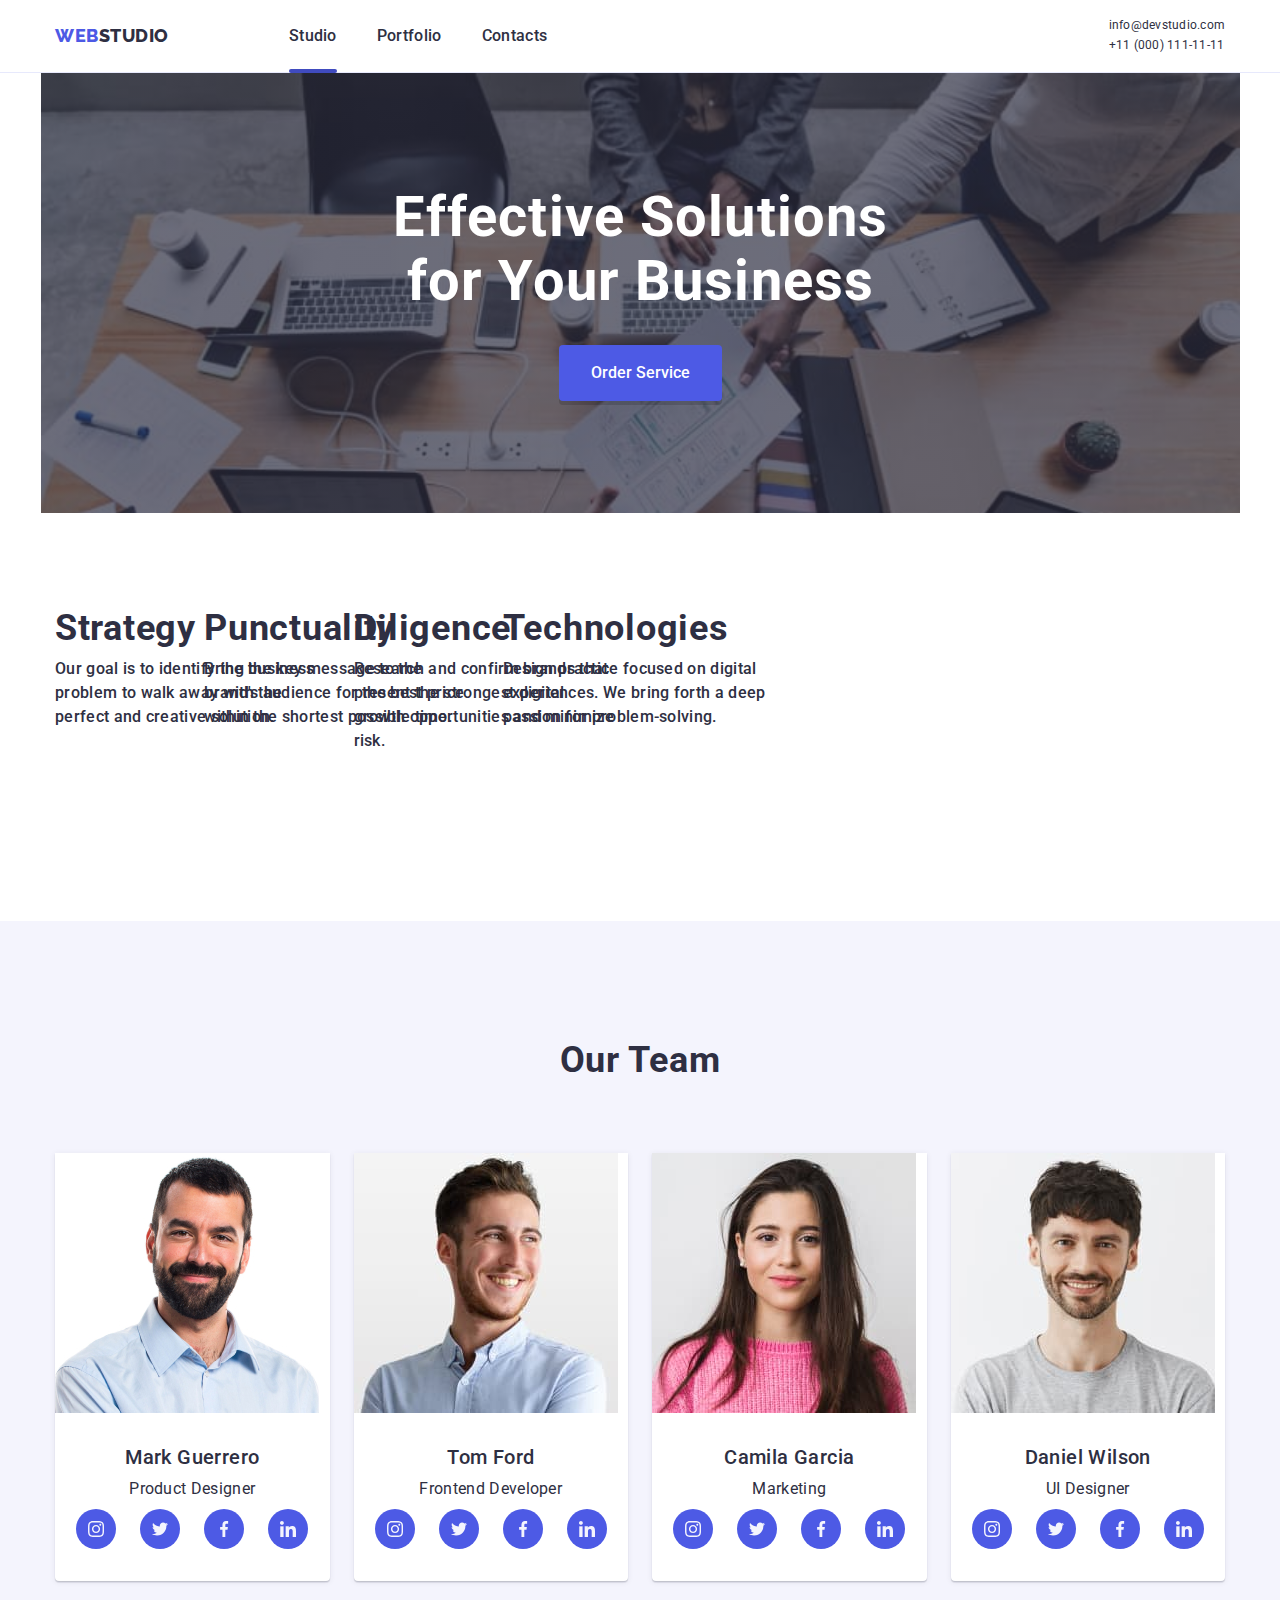
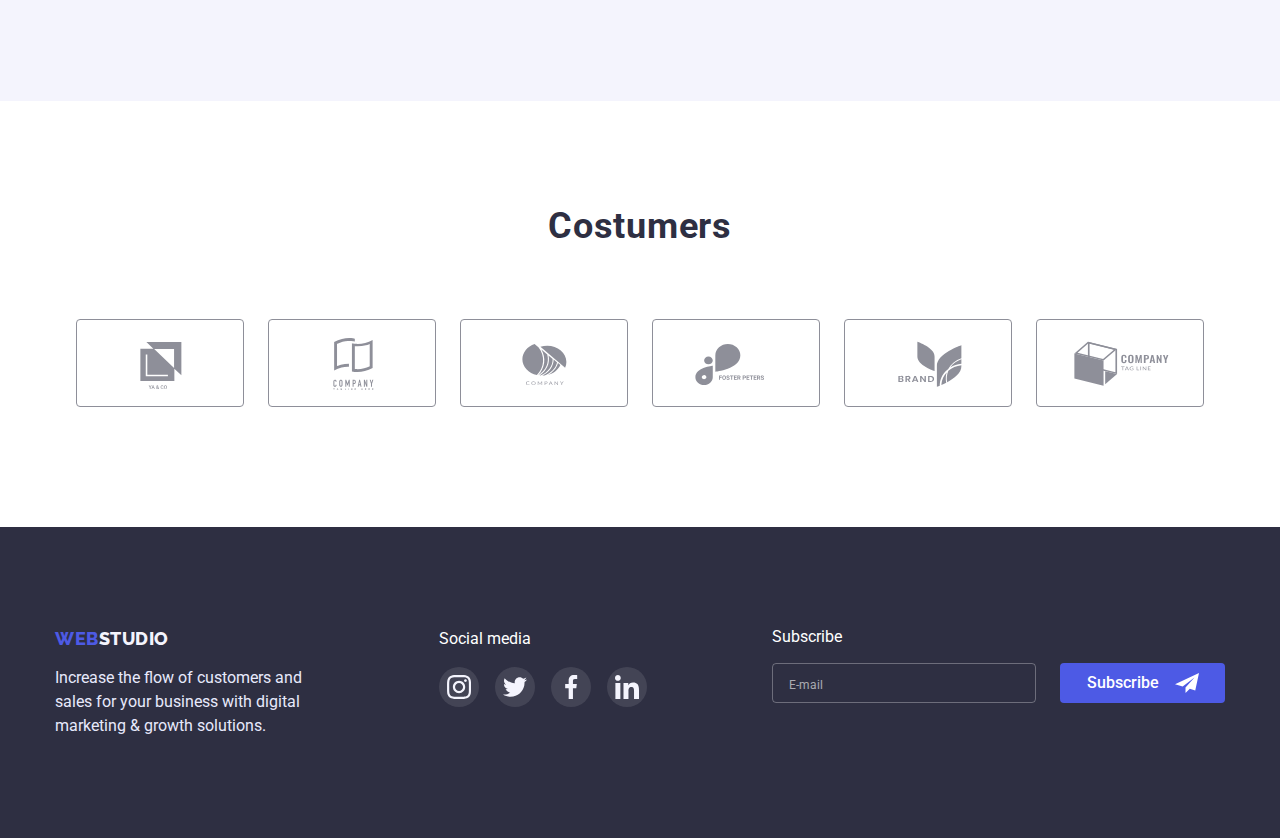
==== index.html @ a28f2c7f "rep" ====
<!DOCTYPE html>
<html lang="en">
<head>
    <meta charset="UTF-8">
    <meta http-equiv="X-UA-Compatible" content="IE=edge">
    <meta name="viewport" content="width=device-width, initial-scale=1.0">
    <title>WebStudio</title>
    <link rel="preconnect" href="https://fonts.googleapis.com">
    <link rel="preconnect" href="https://fonts.gstatic.com" crossorigin>
    <link href="https://fonts.googleapis.com/css2?family=Raleway:wght@800&family=Roboto:wght@400;500;700;900&display=swap"
        rel="stylesheet">  
    <link rel="stylesheet" href="https://cdnjs.cloudflare.com/ajax/libs/modern-normalize/1.0.0/modern-normalize.min.css" >
    <link rel="stylesheet" href="./css/styles.css">
    <link rel="stylesheet" href="./css/mobil.css">
    <link rel="stylesheet" href="./css/tablet.css">
    <link rel="stylesheet" href="./css/desktop.css">



</head>
<body>
    <header class="head">
        <div class="container head-content ">
            <nav class="nav-content">
                <a class="logo link" href="./index.html"><span class="logo-web"> Web</span>Studio</a>
                <ul class="nav-list list">
                    <li class="nav-item"> <a class="link current " href="">Studio</a></li>
                    <li class="nav-item"> <a class="link " href="./portfolio.html">Portfolio</a></li>
                    <li class="nav-item"> <a class="link " href="">Contacts</a></li>
                </ul>
            </nav>
            <button type="button" class="mobile-menu-open js-open-menu">
                <svg class="" width="32px" height="22px">
                    <use href="./images/sprite.svg#menu-burger"></use>
                </svg>
            </button>
            <address class="contacts list ">
                <ul class="contacts-list ">
                    <li class="contacts-item"> <a class="link mail" href="mailto:info@devstudio.com">info@devstudio.com</a></li>
                    <li class="contacts-item"><a class="link tel" href="tel:+110001111111">+11 (000) 111-11-11</a></li>
                </ul>
            </address>
        </div>
        <div class="mobile-menu js-menu-container" >
            <div class="container mobile-menu-container ">
                <button class="mobile-menu-btn-close js-close-menu" >
                    <svg width="8px" height="8px">
                        <use href="./images/sprite.svg#icon-close-black"></use>
                    </svg>
                </button>
                <ul class="mobile-list list">
                    <li class="mobile-item"> <a class="link  " href="">Studio</a></li>
                    <li class="mobile-item"> <a class="link " href="./portfolio.html">Portfolio</a></li>
                    <li class="mobile-item"> <a class="link " href="">Contacts</a></li>
                </ul>
            
                <div class="mobile-nav list ">
                    <ul class="mobile-contacts-list ">
                        <li class="mobile-nav-item"><a class="link mobile-tel" href="tel:+110001111111">+11 (000) 111-11-11</a></li>
                        <li class="mobile-nav-item"> <a class="link mobile-mail" href="mailto:info@devstudio.com">info@devstudio.com</a></li>
                    </ul>
                    <ul class="mobile-social-list">
                        <li>
                            <a class="mobile-social-link link" href="">
                                <svg class="mobile-social-icon" width="16" height="16">
                                    <use href="./images/sprite.svg#icon-instagram-2"></use>
                                </svg>
                            </a>
                        </li>
                        <li>
                            <a class="mobile-social-link link" href="">
                                <svg class="mobile-social-icon" width="16" height="16">
                                    <use href="./images/sprite.svg#icon-twitter-1"></use>
                                </svg>
                            </a>
                        </li>
                        <li>
                            <a class="mobile-social-link link" href="">
                                <svg class="mobile-social-icon" width="16" height="16">
                                    <use href="./images/sprite.svg#icon-facebook-1"></use>
                                </svg>
                            </a>
                        </li>
                        <li>
                            <a class="mobile-social-link link" href="">
                                <svg class="mobile-social-icon" width="16" height="16">
                                    <use href="./images/sprite.svg#icon-linkedin-1"></use>
                                </svg>
                            </a>
                        </li>
                    </ul>
                </div>
            </div>
        </div>
    </header>
     <main class="main-studio">
        <section class="hero">
            <div class="container hero-content">
                <h1 class="hero-title">Effective Solutions for Your Business</h1>
                <button class="hero-button " type="button" data-modal-open>Order Service </button> 
            </div>
        </section>
        <section class="main-content">
            <section class="features">
                <div class="container ">
                    <h2 hidden>features</h2>
                    <ul class="features-list list">
                        <li class="features-item"> 
                            <div class="features-content-icon">
                            <svg class="features-icon" width="64" height="64">
                                <use href="./images/sprite.svg#icon-antenna-1" ></use>
                            </svg>
                            </div>
                            <h3 class="features-title">Strategy</h3>
                            <p class="features-subtitle">Our goal is to identify the business
                            problem to walk away with the perfect and creative solution.</p>
                        </li>
                        <li class="features-item">
                            <div class="features-content-icon">
                                <svg class="features-icon"  width="64" height="64">
                                    <use href="./images/sprite.svg#icon-clock-1"></use>
                                </svg>
                            </div>
                            <h3 class="features-title">Punctuality</h3>
                            <p class="features-subtitle">Bring the key message to the brand's audience for the best price within the shortest possible time.</p>
                        </li>
                        <li class="features-item">
                            <div class="features-content-icon">
                                <svg class="features-icon" width="64" height="64">
                                    <use href="./images/sprite.svg#icon-diagram-1" ></use>
                                </svg>
                            </div>
                            <h3 class="features-title">Diligence</h3>
                            <p class="features-subtitle">Research and confirm brands that present the strongest digital growth opportunities and minimize risk.</p>
                        </li>
                        <li class="features-item">
                           <div class="features-content-icon">
                                <svg class="features-icon" width="64" height="64">
                                    <use href="./images/sprite.svg#icon-astronaut-1" ></use>
                                </svg>
                            </div>
                            <h3 class="features-title">Technologies</h3>
                            <p class="features-subtitle">Design practice focused on digital experiences. We bring forth a deep passion for problem-solving.</p>
                        </li>
                    </ul>
                </div>
            </section>
            <section class="work">
                <div class="container">
                    <h2 class="work-title">What are we doing</h2>
                    <ul class="work-list list">
                        <li class="work-item">
                            <img src="./images/work/comp.jpg" alt="computer" width="360" >
                        </li>
                        <li class="work-item">
                            <img src="./images/work/Rectangle.jpg" alt="message" width="360" >
                        </li>
                        <li class="work-item">
                            <img src="./images/work/tel.jpg" alt="result" width="360" >
                        </li>
                    </ul>
                </div>
            </section>
            <section class="team team-content">
                <div class="container">
                    <h2 class="team-title">Our Team</h2>
                    <ul class="team-list list">
                        <li class="team-item ">
                            <img src="./images/team/Mark-Guerrero.jpg" alt="Mark-Guerrero" width="264">
                            <h3 class="team-subtitle">Mark Guerrero</h3>
                            <p class="team-text">Product Designer</p>
                            <ul class="team-social-list">
                                <li>
                                    <a class="team-social-link link" href="">
                                        <svg class="team-social-icon" width="16" height="16">
                                            <use href="./images/sprite.svg#icon-instagram-2"></use>
                                        </svg>
                                    </a>
                                </li>
                                <li>
                                    <a class="team-social-link link" href="">
                                        <svg class="team-social-icon" width="16" height="16">
                                            <use href="./images/sprite.svg#icon-twitter-1"></use>
                                        </svg>
                                    </a>
                                </li>
                                <li>
                                    <a class="team-social-link link" href="">
                                        <svg class="team-social-icon" width="16" height="16">
                                            <use href="./images/sprite.svg#icon-facebook-1"></use>
                                        </svg>
                                    </a>
                                </li>
                                <li>
                                    <a class="team-social-link link" href="">
                                        <svg class="team-social-icon" width="16" height="16">
                                            <use href="./images/sprite.svg#icon-linkedin-1"></use>
                                        </svg>
                                    </a>
                                </li>
                            </ul>
                        </li>
                        <li class="team-item ">
                            <img src="./images/team/Tom-Ford.jpg" alt="Tom-Ford" width="264">
                            <h3 class="team-subtitle">Tom Ford</h3>
                            <p class="team-text">Frontend Developer</p>
                            <ul class="team-social-list">
                                <li>
                                    <a class="team-social-link link" href="">
                                        <svg class="team-social-icon" width="16" height="16">
                                            <use href="./images/sprite.svg#icon-instagram-2"></use>
                                        </svg>
                                    </a>
                                </li>
                                <li>
                                    <a class="team-social-link link" href="">
                                        <svg class="team-social-icon" width="16" height="16">
                                            <use href="./images/sprite.svg#icon-twitter-1"></use>
                                        </svg>
                                    </a>
                                </li>
                                <li>
                                    <a class="team-social-link link" href="">
                                        <svg class="team-social-icon" width="16" height="16">
                                            <use href="./images/sprite.svg#icon-facebook-1"></use>
                                        </svg>
                                    </a>
                                </li>
                                <li>
                                    <a class="team-social-link link" href="">
                                        <svg class="team-social-icon" width="16" height="16">
                                            <use href="./images/sprite.svg#icon-linkedin-1"></use>
                                        </svg>
                                    </a>
                                </li>
                            </ul>
                        </li>
                        <li class="team-item ">
                            <img src="./images/team/Camila-Garcia.jpg" alt="Camila-Garcia" width="264">
                            <h3 class="team-subtitle">Camila Garcia</h3>
                            <p class="team-text">Marketing</p>
                            <ul class="team-social-list">
                                <li>
                                    <a class="team-social-link link" href="">
                                        <svg class="team-social-icon" width="16" height="16">
                                            <use href="./images/sprite.svg#icon-instagram-2"></use>
                                        </svg>
                                    </a>
                                </li>
                                <li>
                                    <a class="team-social-link link" href="">
                                        <svg class="team-social-icon" width="16" height="16">
                                            <use href="./images/sprite.svg#icon-twitter-1"></use>
                                        </svg>
                                    </a>
                                </li>
                                <li>
                                    <a class="team-social-link link" href="">
                                        <svg class="team-social-icon" width="16" height="16">
                                            <use href="./images/sprite.svg#icon-facebook-1"></use>
                                        </svg>
                                    </a>
                                </li>
                                <li>
                                    <a class="team-social-link link" href="">
                                        <svg class="team-social-icon" width="16" height="16">
                                            <use href="./images/sprite.svg#icon-linkedin-1"></use>
                                        </svg>
                                    </a>
                                </li>
                            </ul>
                        </li>
                        <li class="team-item ">
                            <img src="./images/team/Daniel-Wilson.jpg" alt="Daniel-Wilson" width="264">
                            <h3 class="team-subtitle">Daniel Wilson</h3>
                            <p class="team-text">UI Designer</p>
                            <ul class="team-social-list">
                                <li>
                                    <a class="team-social-link link" href="">
                                        <svg class="team-social-icon" width="16" height="16">
                                            <use href="./images/sprite.svg#icon-instagram-2"></use>
                                        </svg>
                                    </a>
                                </li>
                                <li>
                                    <a class="team-social-link link" href="">
                                        <svg class="team-social-icon" width="16" height="16">
                                            <use href="./images/sprite.svg#icon-twitter-1"></use>
                                        </svg>
                                    </a>
                                </li>
                                <li>
                                    <a class="team-social-link link" href="">
                                        <svg class="team-social-icon" width="16" height="16">
                                            <use href="./images/sprite.svg#icon-facebook-1"></use>
                                        </svg>
                                    </a>
                                </li>
                                <li>
                                    <a class="team-social-link link" href="">
                                        <svg class="team-social-icon" width="16" height="16">
                                            <use href="./images/sprite.svg#icon-linkedin-1"></use>
                                        </svg>
                                    </a>
                                </li>
                            </ul>
                        </li>
                    </ul>
                </div>
            </section>
        </section>
        <section class="customers">
            <div class="container">
                <h2 class="costumers-title">Costumers</h2>
                <ul class="customers-list list">
                    <li class="customers-item ">
                        <a class="customers-link link" href="">
                            <svg class="customers-icon">
                                <use href="./images/sprite.svg#icon-Logo"></use>
                            </svg>
                        </a>
                    </li>
                    <li class="customers-item ">
                        <a class="customers-link link" href="">
                            <svg class="customers-icon">
                                <use href="./images/sprite.svg#icon-Logo-2"></use>
                            </svg>
                        </a>
                    </li>
                    <li class="customers-item">
                        <a class="customers-link link" href="">
                            <svg class="customers-icon">
                                <use href="./images/sprite.svg#icon-Logo-3"></use>
                            </svg>
                        </a>
                    </li>
                    <li class="customers-item">
                        <a class="customers-link link" href="">
                            <svg class="customers-icon">
                                <use href="./images/sprite.svg#icon-Logo-4"></use>
                            </svg>
                        </a>
                    </li>
                    <li class="customers-item">
                        <a class="customers-link link" href="">
                            <svg class="customers-icon">
                                <use href="./images/sprite.svg#icon-Logo-5"></use>
                            </svg>
                        </a>
                    </li>
                    <li class="customers-item">
                        <a class="customers-link link" href="">
                            <svg class="customers-icon">
                                <use href="./images/sprite.svg#icon-Logo-6"></use>
                            </svg>
                        </a>
                    </li>
                </ul>
            </div>
        </section>
    </main>
     <footer class="footer"> 
            <div class="container footer-content ">
                <div class="footer-logo-content">
                    <a class="footer-logo link" href="./index.html"><span class="logo-web"> Web</span>Studio</a>
                    <p class="footer-text">Increase the flow of customers and sales for your business with digital marketing &
                        growth solutions.</p>
                </div>
                <div class="footer-social-content">
                    <p class="footer-title">Social media</p>
                    <ul class="footer-social-list list">
                        <li>
                            <a class="footer-social-link link" href="">
                                <svg class="footer-social-icon" width="24" height="24">
                                    <use href="./images/sprite.svg#icon-instagram-2"></use>
                                </svg>
                            </a>
                        </li>
                        <li>
                            <a class="footer-social-link link" href="">
                                <svg class="footer-social-icon"  width="24" height="24">
                                    <use href="./images/sprite.svg#icon-twitter-1"></use>
                                </svg>
                            </a>
                        </li>
                        <li>
                            <a class="footer-social-link link" href="">
                                <svg  class="footer-social-icon" width="24" height="24">
                                    <use href="./images/sprite.svg#icon-facebook-1"></use>
                                </svg>
                            </a>
                        </li>
                        <li>
                            <a class="footer-social-link link" href="">
                                <svg class="footer-social-icon" width="24" height="24">
                                    <use href="./images/sprite.svg#icon-linkedin-1"></use>
                                </svg>
                            </a>
                        </li>
                    </ul>
                </div>
                <form class="footer-form">
                    <p class="footer-form-title">Subscribe</p>
                    <span class="footer-form-input-wrapper">
                        <label class="footer-form-field" >
                            <input
                            type="email"
                            name="user-email"
                            class="footer-form-input"
                            placeholder="E-mail">
                        </label>
                        <button type="submit" class="footer-form-btn">Subscribe
                            <svg width="24px" height="24px">
                                <use href="./images/sprite.svg#icon-Frame-3"></use>
                            </svg>
                        </button>
                    </span>
                </form>
            </div>
    </footer> 
     <div class="backdrop is-hidden" data-modal>
        <div class="modal">
            <button type="button" class="modal-close-btn" data-modal-close>
                <svg class="modal-close-icon" width="8px" height="8px">
                    <use href="./images/sprite.svg#icon-close-black"></use>
                </svg>
            </button>
            <form class="modal-form">
                <p class="modal-form-title">Leave your contacts and we will call you back</p>
                <label class="modal-form-field" >
                    <span class="modal-form-desc">Name</span>
                    <span class="modal-form-input-wrapper">
                        <input type="text" name="user_name" class="modal-form-input" required>
                        <svg class="modal-form-icon" width="18px" height="24px">
                            <use href="./images/sprite.svg#icon-person"></use>
                        </svg>
                    </span>
                </label>
                <label class="modal-form-field">
                    <span class="modal-form-desc">Phone</span>
                    <span class="modal-form-input-wrapper">
                        <input type="tel" name="user_phone" class="modal-form-input" required>
                        <svg class="modal-form-icon" width="18px" height="24px">
                            <use  href="./images/sprite.svg#icon-phone"></use>
                        </svg>
                    </span>
                </label>
                <label class="modal-form-field">
                    <span class="modal-form-desc">Email</span>
                    <span class="modal-form-input-wrapper">
                        <input type="email" name="user_email" class="modal-form-input" required>
                        <svg class="modal-form-icon" width="18px" height="24px">
                            <use  href="./images/sprite.svg#icon-email"></use>
                        </svg>
                    </span>
                </label>
                <label class="modal-form-field">
                    <span class="modal-form-desc">Comment</span>
                    <textarea 
                        class="modal-form-comment"
                        name="user-comment"
                        placeholder="Text input"
                    ></textarea>
                </label>
                <input hidden  id="user-policy" type="checkbox" name="user-policy" class="modal-form-check">
                <label for="user-policy" class="modal-form-check-desk">I accept the terms and conditions of the 
                    <a class="modal-form-policy" href=""> Privacy Policy</a>
                </label>
                <button type="submit" class="modal-form-submit">Send</button>
            </form>
        </div>
    </div>
<script src="./js/modal.js"></script>
<script src="./js/mobile-menu.js"></script>
</body>
</html>
---- css/styles.css ----
:root {
    --hover-color: #404BBF;
    --color-navy-blue: #2E2F42;
    --color-iris:#4D5AE5;
    --background-color-cloud:#F4F4FD;
    --transition-dur-and-func: 250ms cubic-bezier(0.4, 0, 0.2, 1);
    
}

h1,
h2,
h3,
h4,
p {
    margin: 0;
}
ul {
    margin: 0;
    padding: 0;
}
img {
    display: block;
    max-width: 100%;
    height: auto;
}


body {
    font-family: "Roboto", sans-serif;
    color:var(--color-navy-blue);
    
}
.container {
    width: 1158px;
    margin: 0 auto;
    padding: 0 15px;
    
}
.item {
   
}

.list li {
    list-style: none;
}
button {
    cursor: pointer;
}
.link {
    display: block;
    text-decoration: none;
    color: var(--color-navy-blue);
    transition: color var(--transition-dur-and-func);
}
.link:hover, .link:focus {
    color: var(--hover-color);
}



/*-------------------------- header --------------------------*/

.head {
    box-sizing: border-box;
    border-bottom: 1px solid #E7E9FC;
    background-color: #FFFFFF
    
}
.head-content {
    display: flex;
    align-items: center;
    justify-content: space-between;

}
.nav-content {
    display: flex;
    align-items: center;
}
.nav-list {
}
.nav-item {
    position: relative;
    padding: 24px 0;

}
.current::after {
    content: "";

    position: absolute;
    
    width: 100%;
    height: 4px;
    left: 0;
    bottom: -1px;
    display: block;
    background-color: var(--hover-color);
    border-radius: 2px;
}
.logo {
    font-family: "Raleway", sans-serif;
    font-weight: 800;
    font-size: 18px;
    line-height: 1.3;
    color: var(--color-navy-blue);
    margin-right: 76px;

    letter-spacing: 0.03em;
    text-transform: uppercase;
}
.logo-web {
    font-family: "Raleway", sans-serif;
    font-weight: 800;
    font-size: 18px;
    line-height: 1.3;
    color: var(--color-iris);

    letter-spacing: 0.03em;
    text-transform: uppercase;
}

.contacts {
}
.nav-list {
    display: flex;
    gap: 30px;
    font-weight: 500;
    font-size: 16px;
    line-height: 1.5;
    letter-spacing: 0.02em;
    gap: 40px;
}
.contacts-list {
    display: flex;
    gap: 40px;
}
.contacts-item {
    font-family: inherit;
    font-style: normal;
    font-weight: 400;
    font-size: 16px;
    line-height: 1.5;
    letter-spacing: 0.02em;
    color: #434455;
}
    
.mail {
}
.tel {
}



/*------------------- hero studio ---------------------*/
.hero {
    max-width: 1440px;
    margin-left: auto;
    margin-right: auto;
    padding: 188px 0;
    text-align: center;
    background-image: linear-gradient(rgba(46, 47, 66, 0.7), rgba(46, 47, 66, 0.7)),
      url('../images/hero/people-office.jpg');
    background-repeat: no-repeat;
    background-size: cover;
    background-color: var(--color-navy-blue);
}
.hero-content {
}
.hero-title {
    margin: 0 auto;
    width: 496px;
    height: 120px;
    font-size: 56px;
    text-align: center;
    letter-spacing: 0.02em;
    color: #FFFFFF;

}
.hero-button {
    padding: 16px 32px;
    background: var(--color-iris);
    border: 1px;
    font-weight: 500;
    font-size: 16px;
    line-height: 1.5;
    color: #FFFFFF;
    font-family: inherit;
    margin-top: 48px;
    border-radius: 4px;
    box-shadow: 0 4px  rgba(0, 0, 0, 0.15);
    transition:  background-color var(--transition-dur-and-func);
}    
    
.hero-button:hover,
.hero-button:focus  {
    background-color: var(--hover-color);

}

/*------------------- features studio ---------------------*/


.main-content {
    padding: 120px 0;

}
.features {
    padding-bottom: 120px;
}
.features-list {
    display: flex;
    justify-content: center;
    gap: 24px;
   
}

.features-item {
   width: calc((100% - 72px) / 4);
}
.features-content-icon {
    display: flex;
    justify-content: center;
    align-items: center;
    width: 264px;
    height: 112px;
    margin-bottom: 8px;
    background-color: var(--background-color-cloud);
}

.features-icon {


}
.features-title {
    font-weight: 500;
    font-size: 20px;
    line-height: 1.2;
    letter-spacing: 0.02em;

}

.features-subtitle {
    font-size: 16px;
    line-height: 1.5;
    letter-spacing: 0.02em;
    margin-top: 8px;
    width: 264px;
}


/*------------------- work studio ---------------------*/
.work {
    padding-bottom: 120px;
}
.work-title {
    font-weight: 700;
    font-size: 36px;
    line-height: 1.11;
    text-align: center;
    letter-spacing: 0.02em;
    text-transform: capitalize;
}

.work-list {
    display: flex;
    margin-top: 72px;
    gap: 24px;
}

.work-item {
    width: calc((100% - 48px) / 3);
}



/*------------------- team studio  ---------------------*/

.team {
    background: var(--background-color-cloud);
    color: var(--color-navy-blue);
}
.team-content {
    padding: 120px 0;
}

.team-title {
    font-weight: 700;
    font-size: 36px;
    line-height: 1.11;
    text-align: center;
    letter-spacing: 0.02em;
    text-transform: capitalize;
}

.team-list {
    display: flex;
    margin-top: 72px;
    gap: 24px;
}
.team-item {
    width: calc((100% - 72px) / 4);
    padding-bottom: 32px;

    background: #FFFFFF;
    box-shadow: 0px 1px 6px rgba(46, 47, 66, 0.08), 0px 1px 1px rgba(46, 47, 66, 0.16), 0px 2px 1px rgba(46, 47, 66, 0.08);
    border-radius: 0px 0px 4px 4px;
}

.team-subtitle {
    margin-top: 32px;
    font-weight: 500;
    font-size: 20px;
    line-height: 1.2;
    text-align: center;
    letter-spacing: 0.02em;
}

.team-text {
    margin-top: 8px;
    font-size: 16px;
    line-height: 1.5;
    text-align: center;
    letter-spacing: 0.02em;
}
.team-social-list {
    display: flex;
    justify-content: center;
    gap: 24px;
    margin-top: 8px;
}
.team-social-link {
    display: flex;
    justify-content: center;
    align-items: center;
    Width: 40px;
    Height: 40px;
    border-radius: 50%;
    background-color: var(--color-iris);
    transition: background-color var(--transition-dur-and-func);
}
.team-social-link:hover,
.team-social-link:focus {
    background-color: var(--hover-color);
}
.team-social-icon {
}

/*------------------- customers --------------------*/
.customers {
    padding: 10px 0 120px;
}

.costumers-title {
    color: var(--color-navy-blue);
    margin-bottom: 72px;
    font-weight: 700;
    font-size: 36px;
    line-height: 1.11;
    text-align: center;
    letter-spacing: 0.02em;
    text-transform: capitalize;
}

.customers-list {
    display: flex;
    justify-content: center;
    gap: 24px;
}

.customers-item {
    width: 168px;
    height: 88px;
    border: 1px solid #8E8F99;
    border-radius: 4px;
}
.customers-item:hover  {
    border-color: var(--hover-color);
}

.customers-link {
    display: flex;
    justify-content: center;
    align-items: center;
    width: 100%;
    height: 100%;
    transition: background-color var(--transition-dur-and-func);
}

.customers-link:hover .customers-icon,
.customers-link:focus .customers-icon {
    fill: var(--hover-color);
}
.customers-icon {
    width: 104px;
    height: 56px;
    fill:#8E8F99
}



/*------------------- filter btn portfolio ---------------------*/

.filter {
}

.filter-btn {
    display: flex;
    justify-content: center;
    gap: 24px;
}


.fil-btn {
    margin-bottom: 72px;
    background: var(--background-color-cloud);
    border-radius: 4px;
    border: 1px solid #E7E9FC;

    font-family: inherit;
    font-weight: 500;
    font-size: 16px;
    line-height: 1.5;
    color: #4D5AE5;
    transition: color var(--transition-dur-and-func), bacground-color var(--transition-dur-and-func);

}
.fil-btn:hover,
.fil-btn:focus {
    background-color: var(--hover-color);
    color: #FFFFFF;
    box-shadow: 0 4px rgba(0, 0, 0, 0.15);
}
.filter-btn-all {
    width: 69px;
    height: 48px;
}
.filter-btn-web {
    width: 116px;
    height: 48px;
}
.filter-btn-app   {
    width: 78px;
    height: 48px;
}
.filter-btn-des {
    width: 101px;
    height: 48px;
}
.filter-btn-market {
    width: 126px;
    height: 48px;

}

/*------------------- project portfolio ---------------------*/

.project {
 padding: 96px 0 120px;    
}
.project-list {
    display: flex;
    flex-wrap: wrap;
    column-gap: 24px;
    row-gap: 48px;
}
.project-link {
    display: block;
}
.project-link:hover,
.project-link:focus {
    box-shadow: 1px 2px  rgba(46, 47, 66, 0.16);

}
.project-item {
    width: 360px;
    flex-basis: calc((100% - 48px) / 3);
}
.project-link:hover .overlay,
.project-link:focus .overlay {
    transform: translate(0, 0);
}
.project-img-overlay {
    position: relative;
    overflow: hidden;

}
.project-img {
}
.overlay {
    width: 100%;
    height: 100%;
    Font-size: 16px;
    Line-height: 1.5;
    color: #F4F4FD;
    padding: 40px 32px ;
    background-color: var(--color-iris);
    transition: transform 500ms linear;

    position: absolute;
    left: 0;
    top: 0;
    overflow: auto;

    transform: translate(0, 100%);
}
.project-card-info {
    display: flex;
    flex-direction: column;
    justify-content: center;
    align-items: flex-start;
    padding: 32px 16px ;
    border:  1px solid #E7E9FC;
    border-top: none;

    width: 360px;
}
.project-title{
    font-weight: 500;
    font-size: 20px;
    line-height: 1.2;
    letter-spacing: 0.02em;
    color: var(--color-navy-blue);
}
.project-subtitle{
    font-size: 16px;
    line-height: 1.5;
    letter-spacing: 0.02em;
    color: var(--color-navy-blue);
    margin-top: 8px;
}


/*------------------- footer ---------------------*/
.footer {
    background: var(--color-navy-blue);
    padding: 100px 0;
}
.footer-content {
    display: flex;
}
.footer-logo {
    margin-bottom: 16px;
    font-family: "Raleway", sans-serif;
    font-weight: 800;
    font-size: 18px;
    line-height: 1.3;
    color: #F4F4FD;

    letter-spacing: 0.03em;
    text-transform: uppercase;
}

.footer-text {
    width: 264px;
    height: 72px;
    font-size: 16px;
    line-height: 1.5;
    color: #E7E9FC;
}
.footer-title {
    color: #FFFFFF;
    font-size: 16px;
    line-height: 1.5;
    margin-bottom: 16px;
}
.footer-social-content {
    margin-left: 120px;
}
.footer-social-list {
    display: flex;
    gap: 16px;
}


.footer-social-link {
    display: flex;
    justify-content: center;
    align-items: center;
    border-radius: 50%;
    background-color: rgba(255, 255, 255, 0.1);
    width: 40px;
    height: 40px;
    transition: background-color var(--transition-dur-and-func);
}
.footer-social-link:hover,
.footer-social-link:focus {
    background-color: #31D0AA;
}

.footer-social-icon {}

/*------------ footer form ---------------*/

.footer-form {
    margin-left: auto;
}

.footer-form-title {
    font-size: 16px;
    line-height: 1.28; 
    margin-bottom: 16px;

    color: #FFFFFF;
}

.footer-form-field {
}

.footer-form-input::placeholder {
    font-size: 12px;
    line-height: 2;
    color: rgba(255, 255, 255, 0.6);
}

.footer-form-input {
    padding: 8px 16px;
    border: 1px solid rgba(255, 255, 255, 0.3);
    border-radius: 4px;
    background: transparent;

    width: 264px;
    height: 40px;
    color: #FFFFFF;
}
.footer-form-input-wrapper {
    display: flex;
    gap: 24px;
}

.footer-form-btn {
    display: flex;
    align-items: center;
    justify-content: center;
    gap: 16px;
    width: 165px;
    height: 40px;
    background: var(--color-iris);
    border: 1px;
    font-weight: 500;
    font-size: 16px;
    line-height: 1.5;
    color: #FFFFFF;
    font-family: inherit;
    border-radius: 4px;
    transition: background-color var(--transition-dur-and-func);
}
.footer-form-btn:hover,
.footer-form-btn:focus {
    background-color: var(--hover-color);
}



/*----------- modal window --------------- */
.backdrop {
    position: fixed;
    left: 0;
    top: 0;
    z-index: 1000;
    width: 100%;
    height: 100%;
    background-color: rgba(46, 47, 66, 0.4);

    transition: opacity var(--transition-dur-and-func), visibility var(--transition-dur-and-func);
}
.backdrop.is-hidden {
    opacity: 0;
    visibility: hidden;
    pointer-events: none;
}
.modal {
    position: absolute;
    top: 50%;
    left: 50%;
    transform: translate(-50%, -50%);

    padding: 72px 24px 24px 24px;
    width: 408px;
    border-radius: 4px;
    background-color: #FCFCFC;
}
.modal-close-btn {
    position: absolute;
    top: 24px;
    right: 24px;

    display: flex;
    justify-content: center;
    align-items: center;

    border-radius: 50%;
    border: 1px solid rgba(0, 0, 0, 0.1);
    padding: 0;
    width: 24px;
    height: 24px;
    background-color: #E7E9FC;

    transition: background-color var(--transition-dur-and-func);
}
.modal-close-btn:hover,
.modal-close-btn:focus {
    fill: #FFFFFF;
    background-color: var(--hover-color);
}
.modal-close-icon {
    transition: fill var(--transition-dur-and-func);
}

/*----------- modal form --------------- */

.modal-form {
    display: flex;
    flex-direction: column;
}
.modal-form-title {
    Font-size: 16px; 
    line-height: 1.28;
    font-weight: 500;
    margin-bottom: 24px;
    color: var(--color-navy-blue);
    text-align: center;
}

.modal-form-field {
    margin-bottom: 8px;
}

.modal-form-desc {
    display: block;
    Font-size: 12px;
    Line-height: 1.17;
    color: #8E8F99;
    margin-bottom: 4px;
}
.modal-form-input-wrapper {
    display: block;
    position: relative;
}
.modal-form-icon {
    position: absolute;
    top: 50%;
    left: 16px;
    transform: translateY(-50%);

    transition: fill var(--transition-dur-and-func);
}


.modal-form-input {
    width: 100%;
    height: 40px;
    border: 1px solid rgba(33, 33, 33, 0.2);
    border-radius: 4px;
    padding-left: 38px;

    transition: border-color var(--transition-dur-and-func);
}
.modal-form-input:focus {
    outline: none;
    border-color: var(--color-iris);
}
.modal-form-input:focus + .modal-form-icon {
    fill: var(--color-iris);
}

.modal-form-comment {
    resize: none;
    padding: 8px 16px;
    transition: border-color var(--transition-dur-and-func);
    border: 1px solid rgba(33, 33, 33, 0.2);
    border-radius: 4px;
    width: 100%;
    height: 120px

}
.modal-form-comment::placeholder {
    Font-size: 12px;
    line-height: 1.7;
    color: rgba(117, 117, 117, 0.5);
}
.modal-form-comment:focus {
    outline: none;
    border-color: var(--color-iris);
}

.modal-form-check {}

.modal-form-check-desk {
    display: flex;
    align-items: center;
    margin-bottom: 24px;
    font-size: 12px;
    color: #757575;
}
.modal-form-check-desk::before {
    display: block;
    width: 16px;
    height: 16px;
    border: 1px solid var(--color-navy-blue);
    border-radius: 2px;
    content: '' ;
    cursor: pointer;
    margin-right: 8px;
}
.modal-form-check:checked + .modal-form-check-desk::before {
    background-image: url(../images/Vector-3.svg);
    background-repeat: no-repeat;
    background-position: center;
    background-color: var(--hover-color);
    border: transparent;
}
.modal-form-check:focus + .modal-form-check-desc::before {
    outline: 2px solid   rgba(0, 0, 255, 0.5);
}
.modal-form-policy {
    font-size: 12px;
    Line-height: 1.33;
    color: var(--color-iris);
    margin-left: 5px;

}
.modal-form-submit {
    width: 169px;
    height: 56px;
    margin: 0 auto ;
    padding: 16px 32px;
    background: var(--color-iris);
    border: 1px;
    font-weight: 500;
    font-size: 16px;
    line-height: 1.5;
    color: #FFFFFF;
    font-family: inherit;
    border-radius: 4px;
    box-shadow: 0 4px rgba(0, 0, 0, 0.15);
    transition: background-color var(--transition-dur-and-func);
}
.modal-form-submit:hover,
.modal-form-submit:focus {
    background-color: var(--hover-color);
}
---- css/mobil.css ----
@media screen and (max-width: 767px) {

.nav-list {
    display: none;
    }

.contacts {
    display: none;
    }
.features-content-icon {
    display: none;
}
.work {
    display: none;
}

.container {
    width: 100%;
    padding-left: 15px;
    padding-right: 15px;
    margin: 0 auto;
}

.mobile-menu-open {
    background-color: transparent;
    border: none;
    padding: 0;
    line-height: 0;
}

.mobile-menu-container {
    position: relative;
    padding: 80px 40px 40px 40px;
}

/*-----------------  mobile head  ---------------------*/

    .head {
        padding: 24px 0;
    }

    .head-content {
        display: flex;
        align-items: center;
        justify-content: space-between;
    }


/*-----------------  mobile modal menu ---------------------*/


.mobile-menu {
    position: fixed;
    width: 100%;
    height: 100%;
    max-height: 796px;
    z-index: 1000;
    top: 0;
    left: 0;
    background-color: white;

    opacity: 0;
    visibility: hidden;
    pointer-events: none;
    transition: var(--transition-dur-and-func);

    box-shadow: 0 0 0 100vmax rgba(0, 0, 0, 0.5);
}

.mobile-menu.is-open {
    opacity: 1;
    visibility: visible;
    pointer-events: auto;
}

.mobile-menu-container {
    display: flex;
    flex-direction: column;
    height: 100%;
}

.mobile-menu-btn-close {
    position: absolute;
    top: 24px;
    right: 24px;

    display: flex;
    justify-content: center;
    align-items: center;

    border-radius: 50%;
    border: 1px solid rgba(0, 0, 0, 0.1);
    padding: 0;
    width: 24px;
    height: 24px;
    background-color: #E7E9FC;

    transition: background-color var(--transition-dur-and-func);
}

.mobile-item {
    font-weight: 700;
    font-size: 36px;
    line-height: 1.11;

}

.mobile-list>.mobile-item:not(:last-child) {
    margin-bottom: 40px;
}

.mobile-nav {
    margin-top: auto;
}

.mobile-tel {
    font-size: 36px;
    line-height: 1.11;
    font-weight: 700;
    color: var(--color-iris);
}

.mobile-mail {
    font-weight: 500;
    font-size: 20px;
    line-height: 1.2;
}

.mobile-contacts-list {
    display: flex;
    flex-direction: column;
    gap: 40px;


}

.mobile-social-list {
    display: flex;
    justify-content: space-between;
    gap: 24px;
    margin-top: 48px;
}

.mobile-social-link {
    display: flex;
    justify-content: center;
    align-items: center;
    Width: 40px;
    Height: 40px;
    border-radius: 50%;
    background-color: var(--color-iris);
    transition: background-color var(--transition-dur-and-func);
}

/*-----------------  mobile hero  ---------------------*/

.hero {
    max-width: 768px;
    padding: 112px 0;
    text-align: center;
    background-image: linear-gradient(rgba(46, 47, 66, 0.7), rgba(46, 47, 66, 0.7)),
        url(../images/mobile-hero/mobile-bg.jpg);
    background-color: #2E2F42;
}

@media screen and (min-device-pixel-ratio: 2),
screen and (min-resolution: 192dpi),
screen and (min-resolution: 2dppx) {
    .hero {
        background-image: linear-gradient(rgba(46, 47, 66, 0.7), rgba(46, 47, 66, 0.7)),
            url(../images/mobile-hero/mobile-bg@2x-2.jpg);
    }
}

.hero-title {
    width: 320px;
    height: 80px;
    font-size: 36px;
}
.hero-button {
    margin-top: 68px;
}

/*-----------------  mobile modal window  ---------------------*/

.modal {
    width: 392px;
}

/*-----------------  mobile features studio  ---------------------*/

.main-content {
    padding: 96px 0;
}

.features {
    padding-bottom: 96px;
}

.features-list {
    flex-direction: column;
    align-items: center;
    gap: 72px;
}

.features-item {
    width: 396px;
}

.features-title {
    font-weight: 700;
    font-size: 36px;
    line-height: 1.11;
    letter-spacing: 0.02em;
    text-align: center;
}

.features-subtitle {

    font-weight: 500;
    width: 396px;
}


/*-----------------  mobile team studio  ---------------------*/

.team-content {
    padding: 90px 0;
}

.team-list {
    flex-direction: column;
    align-items: center;
    gap: 72px;
}

.team-item {
    width: 264px;
}

/*-----------------  mobile customers studio  ---------------------*/

.customers {
    padding-bottom: 96px;
}

.customers-list {
    flex-wrap: wrap;
    gap: 16px;
}

.customers-item {
    width: calc((100% - 16px) / 2);

}

/*-----------------  mobile footer   ---------------------*/
.footer {
    padding: 96px;
}

.footer-content {
    flex-direction: column;
    align-items: center;
}

.footer-logo-content {
    display: flex;
    flex-direction: column;
    align-items: center;
    margin-bottom: 72px;
}

.footer-social-content {
    display: flex;
    flex-direction: column;
    align-items: center;
    margin-left: 0;
    margin-bottom: 72px;
}

/*-----------------  mobile footer form   ---------------------*/


.footer-form {
    display: flex;
    flex-direction: column;
    align-items: center;
    margin-left: 0;
}

.footer-form-input-wrapper {
    display: flex;
    flex-direction: column;
    align-items: center;
}

.footer-form-input {
    width: 398px;
}



}

@media screen and (min-width: 480px) {
.container {
        width: 428px;
    }
}




.container {
    width: 100%;
    padding-left: 15px;
    padding-right: 15px;
    margin: 0 auto;
}
---- css/tablet.css ----
@media screen and (min-width:768px), (max-width: 1199px){
    .container {
        width: 100%;
        margin: 0 auto;
        padding: 0 15px;
    }
    .mobile-menu {
        display: none;
    }
    .mobile-menu-open {
        display: none;
    }
    .features-content-icon {
        display: none;
    }
    .work {
        display: none;
    }



    
/*-------------------------- header tablet --------------------------*/



.head {
    /* padding:24px 0 0 0; */
    
}



.nav-list {
    justify-content: center;
}

.nav-item {
    position: relative;
}


.logo {
    margin-right: 120px;
}


.nav-list {
    align-items: center;
}

.contacts-list {
    display: block;
}

.contacts-item {
    font-size: 12px;
    line-height: 1.16;
}

.mail {
    margin-bottom: 6px;
}

.tel {}


/*------------------- tablet modal window ---------------------*/

.modal {
    width: 408px;
}




/*------------------- hero tablet studio ---------------------*/

.hero {
    max-width: 1199px;
    padding: 112px 0;
    text-align: center;
    background-image: linear-gradient(rgba(46, 47, 66, 0.7), rgba(46, 47, 66, 0.7)),
        url(../images/mobile-hero/tablet-bg.jpg);
    background-color: #2E2F42;
}

@media screen and (min-device-pixel-ratio: 2),
screen and (min-resolution: 192dpi),
screen and (min-resolution: 2dppx) {
    .hero {
        background-image: linear-gradient(rgba(46, 47, 66, 0.7), rgba(46, 47, 66, 0.7)),
            url(../images/mobile-hero/tablet-bg@2x.jpg);
    }
}


.hero-button {
    margin-top: 40px;
}


/*------------------- tablet features studio ---------------------*/


.main-content {
    padding: 96px 0;
}

.features {
    padding-bottom: 96px;
}

.features-list {
    flex-wrap: wrap;
    width: calc((100% - 24px) / 2);
}

.features-item {
    margin-bottom: 72px;
}

.features-title {
    font-weight: 700;
    font-size: 36px;
    line-height: 1.11;
}

.features-subtitle {
    font-weight: 500;
    width: ;
}

















}

@media screen and (min-width: 768px) {
    .container {
        width: 768px;
    }
}
---- css/desktop.css ----
@media screen and (min-width: 1200px) {
    .container {
        width: 1200px;
    }
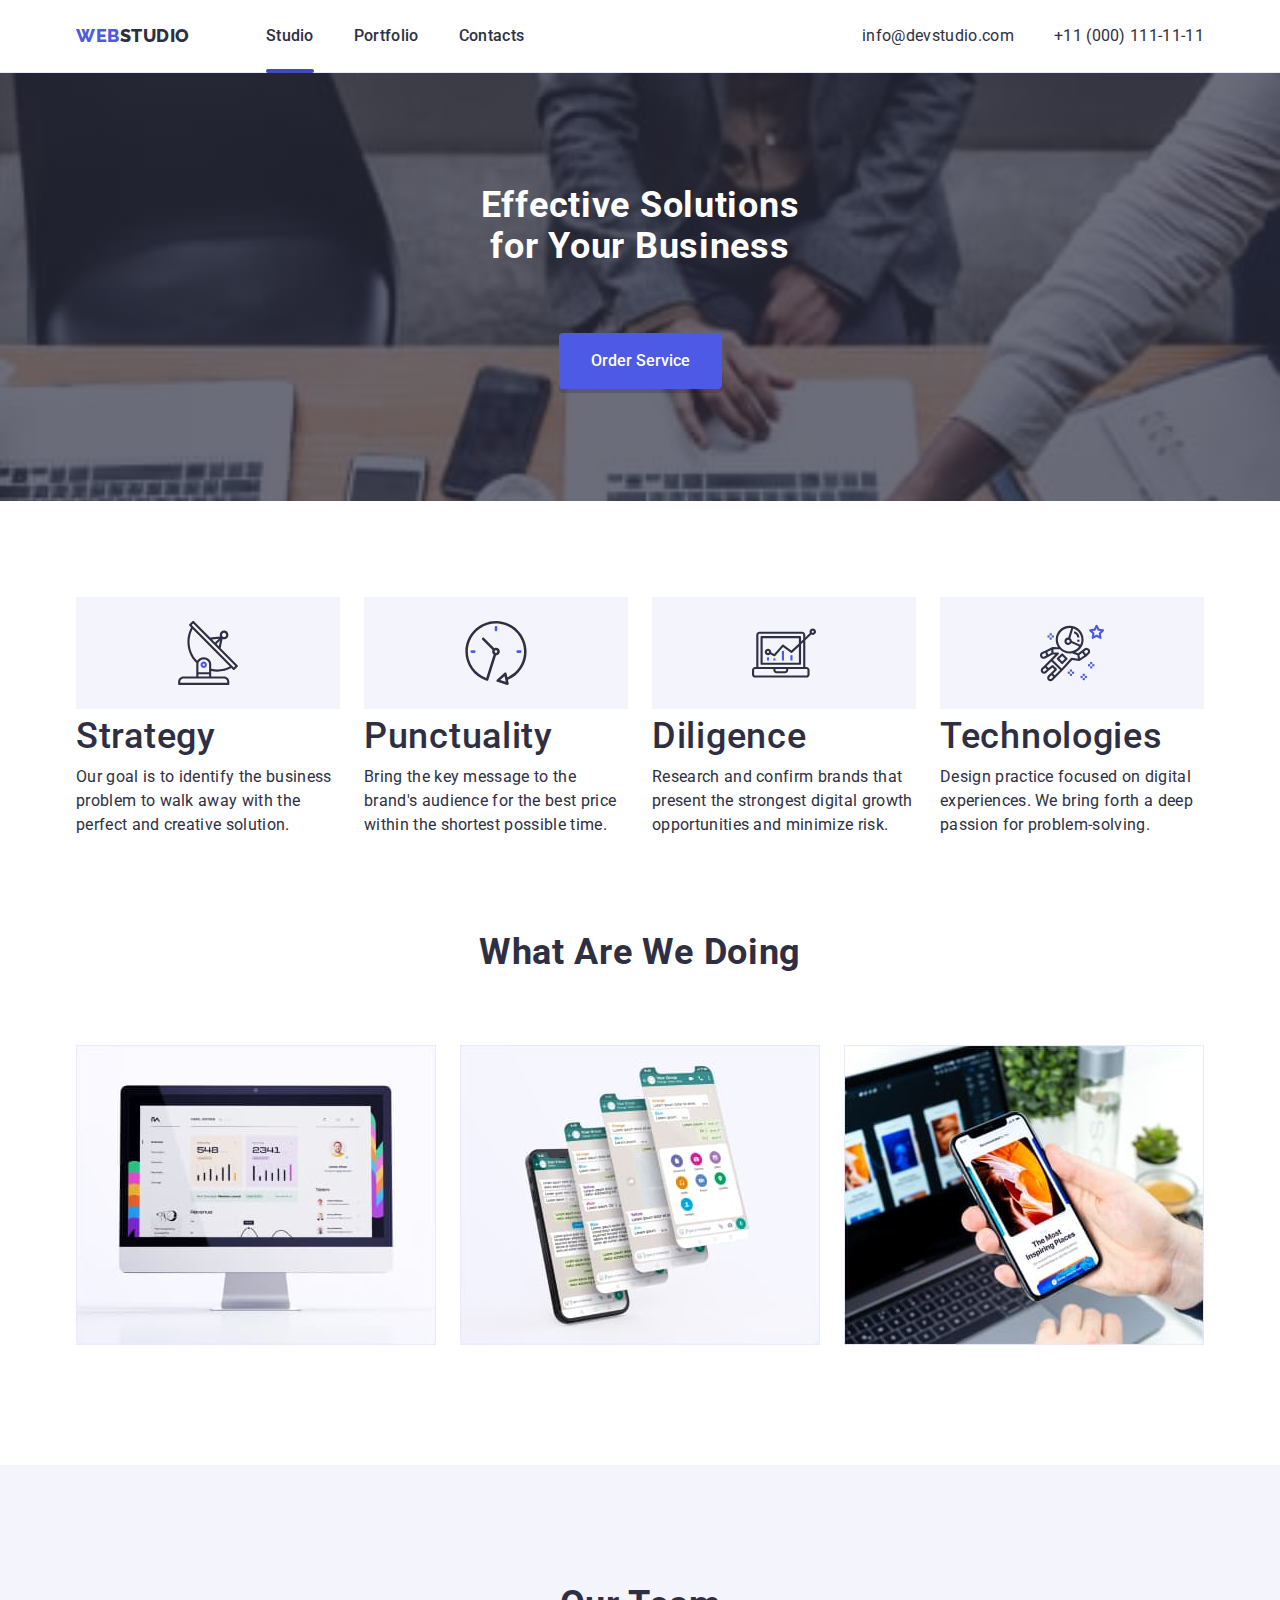
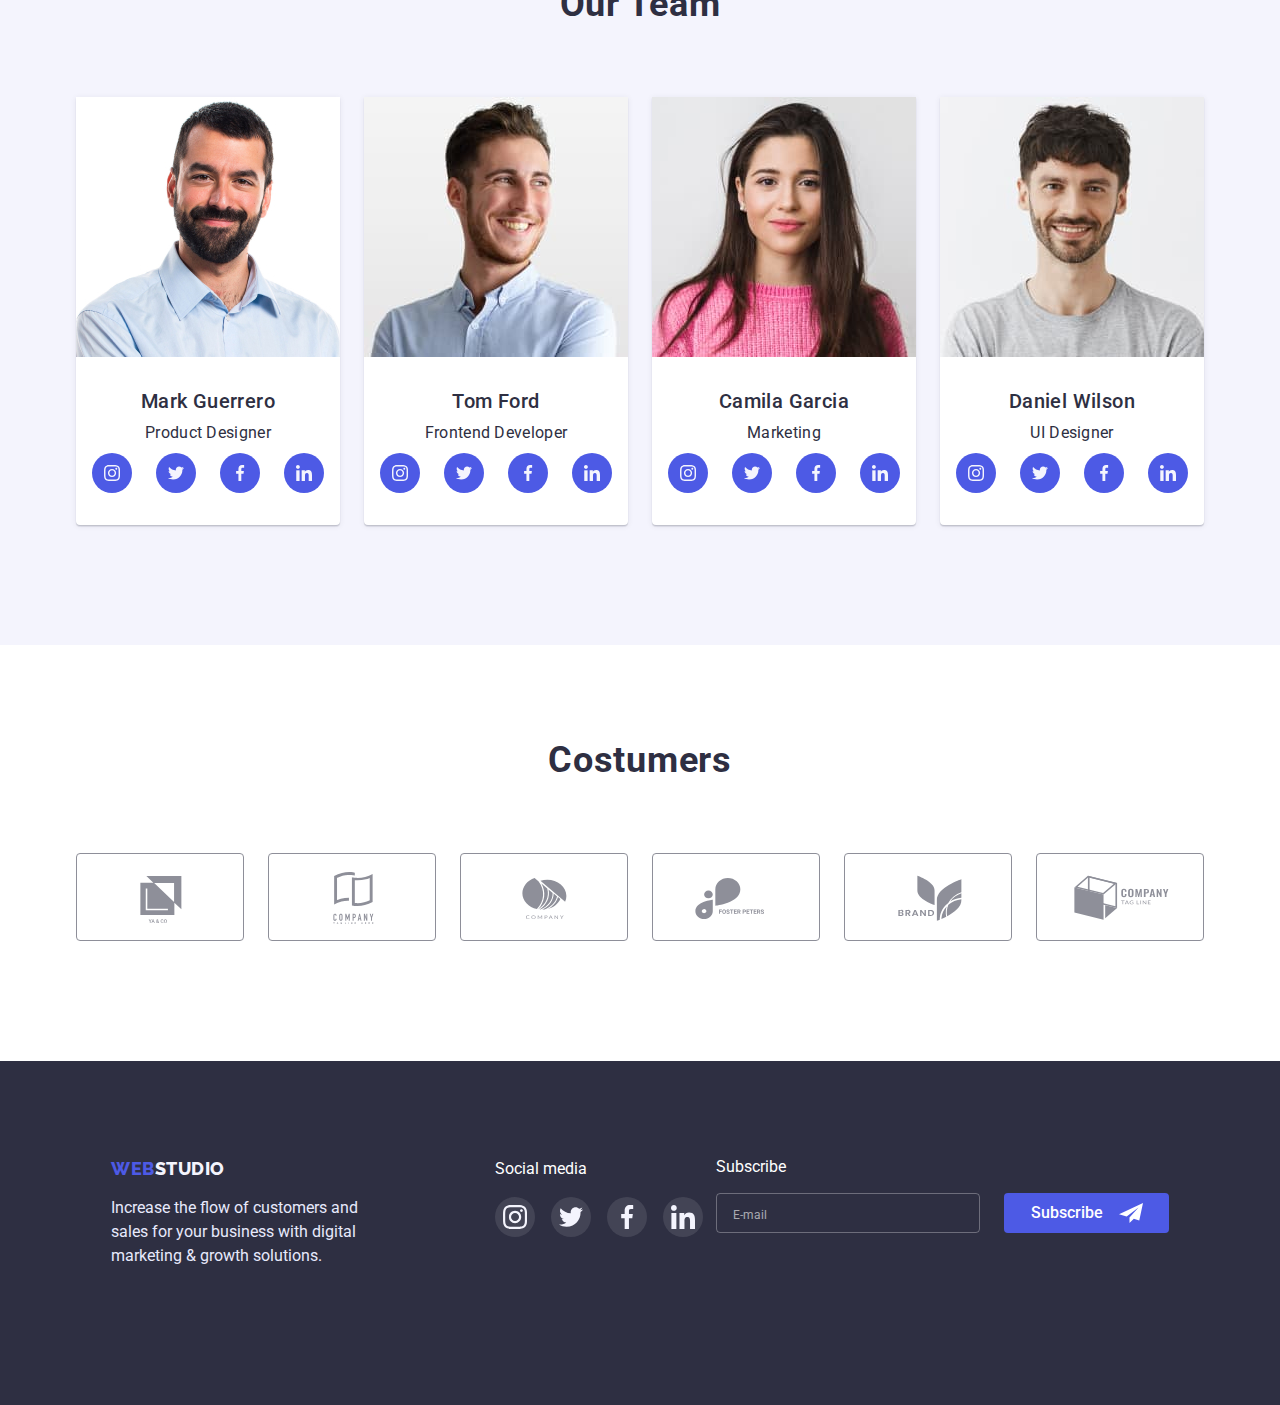
==== commit 679ca7b0: "finish" ====
--- a/index.html
+++ b/index.html
@@ -11,7 +11,7 @@
         rel="stylesheet">  
     <link rel="stylesheet" href="https://cdnjs.cloudflare.com/ajax/libs/modern-normalize/1.0.0/modern-normalize.min.css" >
     <link rel="stylesheet" href="./css/styles.css">
-    <link rel="stylesheet" href="./css/mobil.css">
+    <link rel="stylesheet" href="./css/mobile.css">
     <link rel="stylesheet" href="./css/tablet.css">
     <link rel="stylesheet" href="./css/desktop.css">
 
@@ -95,14 +95,14 @@
     </header>
      <main class="main-studio">
         <section class="hero">
-            <div class="container hero-content">
+            <div class="container hero-content ">
                 <h1 class="hero-title">Effective Solutions for Your Business</h1>
                 <button class="hero-button " type="button" data-modal-open>Order Service </button> 
             </div>
         </section>
         <section class="main-content">
             <section class="features">
-                <div class="container ">
+                <div class="container  ">
                     <h2 hidden>features</h2>
                     <ul class="features-list list">
                         <li class="features-item"> 
@@ -150,23 +150,31 @@
                     <h2 class="work-title">What are we doing</h2>
                     <ul class="work-list list">
                         <li class="work-item">
-                            <img src="./images/work/comp.jpg" alt="computer" width="360" >
+                            <img
+                            srcset="./images/work/comp.jpg 1x, ./images/work/comp_x2-2.jpg 2x"
+                             src="./images/work/comp.jpg" alt="computer" width="360" >
                         </li>
                         <li class="work-item">
-                            <img src="./images/work/Rectangle.jpg" alt="message" width="360" >
+                            <img
+                            srcset="./images/work/Rectangle.jpg 1x, ./images/work/Rectangle_x2-2.jpg 2x"
+                             src="./images/work/Rectangle.jpg" alt="message" width="360" >
                         </li>
                         <li class="work-item">
-                            <img src="./images/work/tel.jpg" alt="result" width="360" >
+                            <img
+                            srcset="./images/work/tel_x2-2.jpg 2x, ./images/work/tel.jpg 1x"
+                             src="./images/work/tel.jpg" alt="result" width="360" >
                         </li>
                     </ul>
                 </div>
             </section>
             <section class="team team-content">
-                <div class="container">
+                <div class="container container-sm">
                     <h2 class="team-title">Our Team</h2>
                     <ul class="team-list list">
                         <li class="team-item ">
-                            <img src="./images/team/Mark-Guerrero.jpg" alt="Mark-Guerrero" width="264">
+                            <img
+                            srcset="./images/team/mark_x2-2.jpg 2x, ./images/team/Mark-Guerrero.jpg 1x "
+                             src="./images/team/Mark-Guerrero.jpg" alt="Mark-Guerrero" width="264">
                             <h3 class="team-subtitle">Mark Guerrero</h3>
                             <p class="team-text">Product Designer</p>
                             <ul class="team-social-list">
@@ -201,7 +209,9 @@
                             </ul>
                         </li>
                         <li class="team-item ">
-                            <img src="./images/team/Tom-Ford.jpg" alt="Tom-Ford" width="264">
+                            <img
+                            srcset="./images/team/tom_x2-2.jpg 2x, ./images/team/Tom-Ford.jpg 1x"
+                             src="./images/team/Tom-Ford.jpg" alt="Tom-Ford" width="264">
                             <h3 class="team-subtitle">Tom Ford</h3>
                             <p class="team-text">Frontend Developer</p>
                             <ul class="team-social-list">
@@ -236,7 +246,9 @@
                             </ul>
                         </li>
                         <li class="team-item ">
-                            <img src="./images/team/Camila-Garcia.jpg" alt="Camila-Garcia" width="264">
+                            <img
+                            srcset="./images/team/camila_x2-2.jpg 2x, ./images/team/Camila-Garcia.jpg 1x"
+                             src="./images/team/Camila-Garcia.jpg" alt="Camila-Garcia" width="264">
                             <h3 class="team-subtitle">Camila Garcia</h3>
                             <p class="team-text">Marketing</p>
                             <ul class="team-social-list">
@@ -271,7 +283,9 @@
                             </ul>
                         </li>
                         <li class="team-item ">
-                            <img src="./images/team/Daniel-Wilson.jpg" alt="Daniel-Wilson" width="264">
+                            <img
+                            srcset="./images/team/daniel_x2-2.jpg 2x, ./images/team/Daniel-Wilson.jpg 1x"
+                             src="./images/team/Daniel-Wilson.jpg" alt="Daniel-Wilson" width="264">
                             <h3 class="team-subtitle">Daniel Wilson</h3>
                             <p class="team-text">UI Designer</p>
                             <ul class="team-social-list">
@@ -310,7 +324,7 @@
             </section>
         </section>
         <section class="customers">
-            <div class="container">
+            <div class="container container-sm">
                 <h2 class="costumers-title">Costumers</h2>
                 <ul class="customers-list list">
                     <li class="customers-item ">
@@ -360,44 +374,46 @@
         </section>
     </main>
      <footer class="footer"> 
-            <div class="container footer-content ">
-                <div class="footer-logo-content">
-                    <a class="footer-logo link" href="./index.html"><span class="logo-web"> Web</span>Studio</a>
-                    <p class="footer-text">Increase the flow of customers and sales for your business with digital marketing &
-                        growth solutions.</p>
-                </div>
-                <div class="footer-social-content">
-                    <p class="footer-title">Social media</p>
-                    <ul class="footer-social-list list">
-                        <li>
-                            <a class="footer-social-link link" href="">
-                                <svg class="footer-social-icon" width="24" height="24">
-                                    <use href="./images/sprite.svg#icon-instagram-2"></use>
-                                </svg>
-                            </a>
-                        </li>
-                        <li>
-                            <a class="footer-social-link link" href="">
-                                <svg class="footer-social-icon"  width="24" height="24">
-                                    <use href="./images/sprite.svg#icon-twitter-1"></use>
-                                </svg>
-                            </a>
-                        </li>
-                        <li>
-                            <a class="footer-social-link link" href="">
-                                <svg  class="footer-social-icon" width="24" height="24">
-                                    <use href="./images/sprite.svg#icon-facebook-1"></use>
-                                </svg>
-                            </a>
-                        </li>
-                        <li>
-                            <a class="footer-social-link link" href="">
-                                <svg class="footer-social-icon" width="24" height="24">
-                                    <use href="./images/sprite.svg#icon-linkedin-1"></use>
-                                </svg>
-                            </a>
-                        </li>
-                    </ul>
+            <div class="container footer-content container-sm">
+                <div class="tablet-footer-content">
+                    <div class="footer-logo-content">
+                        <a class="footer-logo link" href="./index.html"><span class="logo-web"> Web</span>Studio</a>
+                        <p class="footer-text">Increase the flow of customers and sales for your business with digital marketing &
+                            growth solutions.</p>
+                    </div>
+                    <div class="footer-social-content">
+                        <p class="footer-title">Social media</p>
+                        <ul class="footer-social-list list">
+                            <li>
+                                <a class="footer-social-link link" href="">
+                                    <svg class="footer-social-icon" width="24" height="24">
+                                        <use href="./images/sprite.svg#icon-instagram-2"></use>
+                                    </svg>
+                                </a>
+                            </li>
+                            <li>
+                                <a class="footer-social-link link" href="">
+                                    <svg class="footer-social-icon"  width="24" height="24">
+                                        <use href="./images/sprite.svg#icon-twitter-1"></use>
+                                    </svg>
+                                </a>
+                            </li>
+                            <li>
+                                <a class="footer-social-link link" href="">
+                                    <svg  class="footer-social-icon" width="24" height="24">
+                                        <use href="./images/sprite.svg#icon-facebook-1"></use>
+                                    </svg>
+                                </a>
+                            </li>
+                            <li>
+                                <a class="footer-social-link link" href="">
+                                    <svg class="footer-social-icon" width="24" height="24">
+                                        <use href="./images/sprite.svg#icon-linkedin-1"></use>
+                                    </svg>
+                                </a>
+                            </li>
+                        </ul>
+                    </div>
                 </div>
                 <form class="footer-form">
                     <p class="footer-form-title">Subscribe</p>
--- a/css/styles.css
+++ b/css/styles.css
@@ -32,10 +32,10 @@
     
 }
 .container {
-    width: 1158px;
+    width: 100%;
+    padding-left: 15px;
+    padding-right: 15px;
     margin: 0 auto;
-    padding: 0 15px;
-    
 }
 .item {
    
@@ -347,7 +347,7 @@
 
 /*------------------- customers --------------------*/
 .customers {
-    padding: 10px 0 120px;
+    padding-bottom: 120px;
 }
 
 .costumers-title {
--- a/css/mobile.css
+++ b/css/mobile.css
@@ -0,0 +1,328 @@
+@media screen and (max-width: 767px) {
+
+    .nav-list {
+        display: none;
+    }
+
+    .contacts {
+        display: none;
+    }
+
+    .features-content-icon {
+        display: none;
+    }
+
+    .work {
+        display: none;
+    }
+
+}
+
+
+@media screen and (min-width: 480px), (max-width:767px) {
+
+.container {
+        max-width: 458px;
+    }
+
+.mobile-menu-open {
+    display: block;
+    top: 24px;
+    right: 24px;
+    background-color: transparent;
+    border: none;
+    padding: 0;
+    line-height: 0;
+}
+
+.mobile-menu-container {
+    position: relative;
+    padding: 80px 40px 40px 40px;
+}
+
+/*-----------------  mobile head  ---------------------*/
+
+    .head {
+        padding: 24px 0;
+    }
+
+    .head-content {
+        display: flex;
+        align-items: center;
+        justify-content: space-between;
+    }
+
+
+/*-----------------  mobile modal menu ---------------------*/
+
+
+.mobile-menu {
+    position: fixed;
+    width: 100%;
+    height: 100%;
+    max-height: 796px;
+    z-index: 1000;
+    top: 0;
+    left: 0;
+    background-color: white;
+
+    opacity: 0;
+    visibility: hidden;
+    pointer-events: none;
+    transition: var(--transition-dur-and-func);
+
+    box-shadow: 0 0 0 100vmax rgba(0, 0, 0, 0.5);
+}
+
+.mobile-menu.is-open {
+    opacity: 1;
+    visibility: visible;
+    pointer-events: auto;
+}
+
+.mobile-menu-container {
+    display: flex;
+    flex-direction: column;
+    height: 100%;
+}
+
+.mobile-menu-btn-close {
+    position: absolute;
+    top: 24px;
+    right: 24px;
+
+    display: flex;
+    justify-content: center;
+    align-items: center;
+
+    border-radius: 50%;
+    border: 1px solid rgba(0, 0, 0, 0.1);
+    padding: 0;
+    width: 24px;
+    height: 24px;
+    background-color: #E7E9FC;
+
+    transition: background-color var(--transition-dur-and-func);
+}
+
+.mobile-item {
+    font-weight: 700;
+    font-size: 36px;
+    line-height: 1.11;
+
+}
+
+.mobile-list>.mobile-item:not(:last-child) {
+    margin-bottom: 40px;
+}
+
+.mobile-nav {
+    margin-top: auto;
+}
+
+.mobile-tel {
+    font-size: 36px;
+    line-height: 1.11;
+    font-weight: 700;
+    color: var(--color-iris);
+}
+
+.mobile-mail {
+    font-weight: 500;
+    font-size: 20px;
+    line-height: 1.2;
+}
+
+.mobile-contacts-list {
+    display: flex;
+    flex-direction: column;
+    gap: 40px;
+
+
+}
+
+.mobile-social-list {
+    display: flex;
+    justify-content: space-between;
+    gap: 24px;
+    margin-top: 48px;
+}
+
+.mobile-social-link {
+    display: flex;
+    justify-content: center;
+    align-items: center;
+    Width: 40px;
+    Height: 40px;
+    border-radius: 50%;
+    background-color: var(--color-iris);
+    transition: background-color var(--transition-dur-and-func);
+}
+
+/*-----------------  mobile hero  ---------------------*/
+
+.hero {
+    padding: 112px 0;
+    text-align: center;
+    background-image: linear-gradient(rgba(46, 47, 66, 0.7), rgba(46, 47, 66, 0.7)),
+        url(../images/mobile-hero/mobile-bg.jpg);
+    background-color: #2E2F42;
+        background-size: cover;
+}
+
+@media screen and (min-device-pixel-ratio: 2) and (max-width:767px),
+screen and (min-resolution: 192dpi) and (max-width:767px),
+screen and (min-resolution: 2dppx) and (max-width:767px) {
+    .hero {
+        background-image: linear-gradient(rgba(46, 47, 66, 0.7), rgba(46, 47, 66, 0.7)),
+            url(../images/mobile-hero/mobile-bg@2x-2.jpg);
+    }
+}
+
+.hero-title {
+    width: 320px;
+    height: 80px;
+    font-size: 36px;
+}
+.hero-button {
+    margin-top: 68px;
+}
+
+/*-----------------  mobile modal window  ---------------------*/
+
+.modal {
+    width: 392px;
+}
+
+/*-----------------  mobile features studio  ---------------------*/
+
+.main-content {
+    padding: 96px 0;
+}
+
+.features {
+    padding-bottom: 96px;
+}
+
+.features-list {
+    flex-direction: column;
+    align-items: center;
+    gap: 72px;
+}
+
+.features-item {
+    width: 396px;
+}
+
+.features-title {
+    font-weight: 700;
+    font-size: 36px;
+    line-height: 1.11;
+    letter-spacing: 0.02em;
+    text-align: center;
+}
+
+.features-subtitle {
+
+    font-weight: 500;
+    width: 396px;
+}
+
+
+/*-----------------  mobile team studio  ---------------------*/
+
+.team-content {
+    padding: 90px 0;
+}
+
+.team-list {
+    flex-direction: column;
+    align-items: center;
+    gap: 72px;
+}
+
+.team-item {
+    width: 264px;
+}
+
+/*-----------------  mobile customers studio  ---------------------*/
+
+.customers {
+    padding-bottom: 96px;
+}
+
+.customers-list {
+    flex-wrap: wrap;
+    gap:16px;
+}
+
+.customers-item {
+    width: calc((100% - 16px) / 2);
+
+}
+
+/*-----------------  mobile footer   ---------------------*/
+.footer {
+    padding: 96px;
+}
+
+.footer-content {
+    flex-direction: column;
+    align-items: center;
+}
+
+.footer-logo-content {
+    display: flex;
+    flex-direction: column;
+    align-items: center;
+    margin-bottom: 72px;
+}
+
+.footer-social-content {
+    display: flex;
+    flex-direction: column;
+    align-items: center;
+    margin-left: 0;
+    margin-bottom: 72px;
+}
+
+/*-----------------  mobile footer form   ---------------------*/
+
+
+.footer-form {
+    display: flex;
+    flex-direction: column;
+    align-items: center;
+    margin-left: 0;
+}
+
+.footer-form-input-wrapper {
+    display: flex;
+    flex-direction: column;
+    align-items: center;
+}
+
+.footer-form-input {
+    width: 398px;
+}
+
+
+
+}
+
+
+
+
+
+
+
+/* .container {
+    width: 100%;
+    padding-left: 15px;
+    padding-right: 15px;
+    margin: 0 auto;
+} */
+
+
+
+
--- a/css/tablet.css
+++ b/css/tablet.css
@@ -1,11 +1,12 @@
 
-
-@media screen and (min-width:768px), (max-width: 1199px){
+@media screen and (min-width: 768px) {
     .container {
-        width: 100%;
-        margin: 0 auto;
-        padding: 0 15px;
-    }
+        max-width: 798px;
+    }
+}
+
+
+@media screen and (min-width:768px) and (max-width: 1199px)  {
     .mobile-menu {
         display: none;
     }
@@ -19,6 +20,9 @@
         display: none;
     }
 
+    .container-sm {
+        width: 552px;
+    }
 
 
     
@@ -27,7 +31,7 @@
 
 
 .head {
-    /* padding:24px 0 0 0; */
+    padding: 0;
     
 }
 
@@ -39,6 +43,7 @@
 
 .nav-item {
     position: relative;
+    padding-bottom: 24px;
 }
 
 
@@ -79,7 +84,6 @@
 /*------------------- hero tablet studio ---------------------*/
 
 .hero {
-    max-width: 1199px;
     padding: 112px 0;
     text-align: center;
     background-image: linear-gradient(rgba(46, 47, 66, 0.7), rgba(46, 47, 66, 0.7)),
@@ -87,9 +91,9 @@
     background-color: #2E2F42;
 }
 
-@media screen and (min-device-pixel-ratio: 2),
-screen and (min-resolution: 192dpi),
-screen and (min-resolution: 2dppx) {
+@media screen and (min-device-pixel-ratio: 2) and (min-width:768px),
+screen and (min-resolution: 192dpi) and (min-width:768px),
+screen and (min-resolution: 2dppx)  and (min-width:768px) {
     .hero {
         background-image: linear-gradient(rgba(46, 47, 66, 0.7), rgba(46, 47, 66, 0.7)),
             url(../images/mobile-hero/tablet-bg@2x.jpg);
@@ -105,54 +109,96 @@
 /*------------------- tablet features studio ---------------------*/
 
 
-.main-content {
-    padding: 96px 0;
-}
-
-.features {
-    padding-bottom: 96px;
-}
 
 .features-list {
     flex-wrap: wrap;
+    flex-direction: row;
+    gap: 24px;
+}
+
+.features-item {
     width: calc((100% - 24px) / 2);
-}
-
-.features-item {
-    margin-bottom: 72px;
+    margin-bottom: 64px;
 }
 
 .features-title {
     font-weight: 700;
     font-size: 36px;
     line-height: 1.11;
+    margin-bottom: 8px;
 }
 
 .features-subtitle {
     font-weight: 500;
-    width: ;
-}
-
-
-
-
-
-
-
-
-
-
-
-
-
-
-
-
-
-}
-
-@media screen and (min-width: 768px) {
-    .container {
-        width: 768px;
-    }
-}+    width: 356px;
+}
+
+/*------------------- tablet team studio ---------------------*/
+
+
+.team-list {
+    flex-wrap: wrap;
+    flex-direction: row;
+    justify-content: center;
+    gap: 24px;
+}
+
+.team-item {
+    width: calc((100% - 24px) / 2);
+    margin-bottom: 64px;
+}
+
+
+/*------------------- tablet customers studio ---------------------*/
+
+.customers {
+    padding-bottom: 96px;
+}
+
+.customers-list {
+    gap: 24px;
+}
+
+.customers-item {
+    width: calc((100% - 48px) / 3);
+    margin-bottom: 72px;
+}
+
+
+/*------------------- tablet footer ---------------------*/
+
+
+.footer {
+    padding: 45px 0;
+}
+
+.tablet-footer-content {
+    display: flex;
+    margin-right: auto;
+    gap: 24px;
+}
+
+.footer-logo-content {
+    align-items: start;
+}
+
+.footer-social-content {
+    align-items: start;
+}
+
+.footer-form {
+    align-items: start;
+    margin-right: auto;
+}
+
+.footer-form-input-wrapper {
+    flex-direction: row;
+}
+
+.footer-form-input {
+    width: 264px;
+}
+
+
+}
+
--- a/css/desktop.css
+++ b/css/desktop.css
@@ -2,7 +2,139 @@
 
 @media screen and (min-width: 1200px) {
     .container {
-        width: 1200px;
+        max-width: 1158px;
     }
 
 
+    .mobile-menu {
+        display: none;
+    }
+
+    .mobile-menu-open {
+        display: none;
+    }
+
+/*-------------------------- desktop header  --------------------------*/
+
+.head {
+    padding: 0;
+}
+
+
+/*------------------- desktop hero studio ---------------------*/
+
+@media screen and (min-device-pixel-ratio: 2) and (min-width:1200px),
+screen and (min-resolution: 192dpi) and (min-width:1200px),
+screen and (min-resolution: 2dppx) and (min-width:1200px) {
+    .hero {
+        background-image: linear-gradient(rgba(46, 47, 66, 0.7), rgba(46, 47, 66, 0.7)),
+            url(../images/mobile-hero/people-office-desk\ 1@2x.jpg);
+    }
+}
+
+
+/*------------------- desktop features studio ---------------------*/
+
+.team {
+    padding: 120px 0;
+}
+.features-list {
+    flex-direction: row;
+    justify-content: center;
+    align-items: start;
+    gap: 24px;
+}
+
+.features-item {
+    width: calc((100% - 72px) / 4);
+}
+
+.features-title {
+    font-weight: 500;
+    text-align: start;
+
+}
+
+.features-subtitle {
+    font-size: 16px;
+    font-weight: 400;
+    width: 264px;
+}
+
+/*------------------- desktop team studio  ---------------------*/
+
+
+.team-list {
+    flex-direction: row;
+    gap: 24px;
+}
+
+
+/*------------------- desktop customers --------------------*/
+
+.customers {
+    padding-bottom: 120px ;
+}
+
+.customers-list {
+    flex-wrap: nowrap;
+    gap: 24px;
+}
+
+/*------------------- desktop footer ---------------------*/
+
+.footer-content {
+    flex-direction: row;
+    align-items: start;
+    justify-content: space-between;
+}
+
+.footer-logo-content {
+    align-items: start;
+    margin-bottom: 0;
+}
+
+.tablet-footer-content {
+    display: flex;
+    
+}
+.footer-social-content {
+    align-items: start;
+    margin-left: 120px;
+}
+
+
+.footer-social-list {
+
+
+
+
+
+}
+.footer-form {
+    align-items: start;
+}
+
+.footer-form-input-wrapper {
+    flex-direction: row;
+}
+
+.footer-form-input {
+    width: 264px;
+}
+
+
+
+
+
+
+
+
+
+
+
+
+
+
+
+}